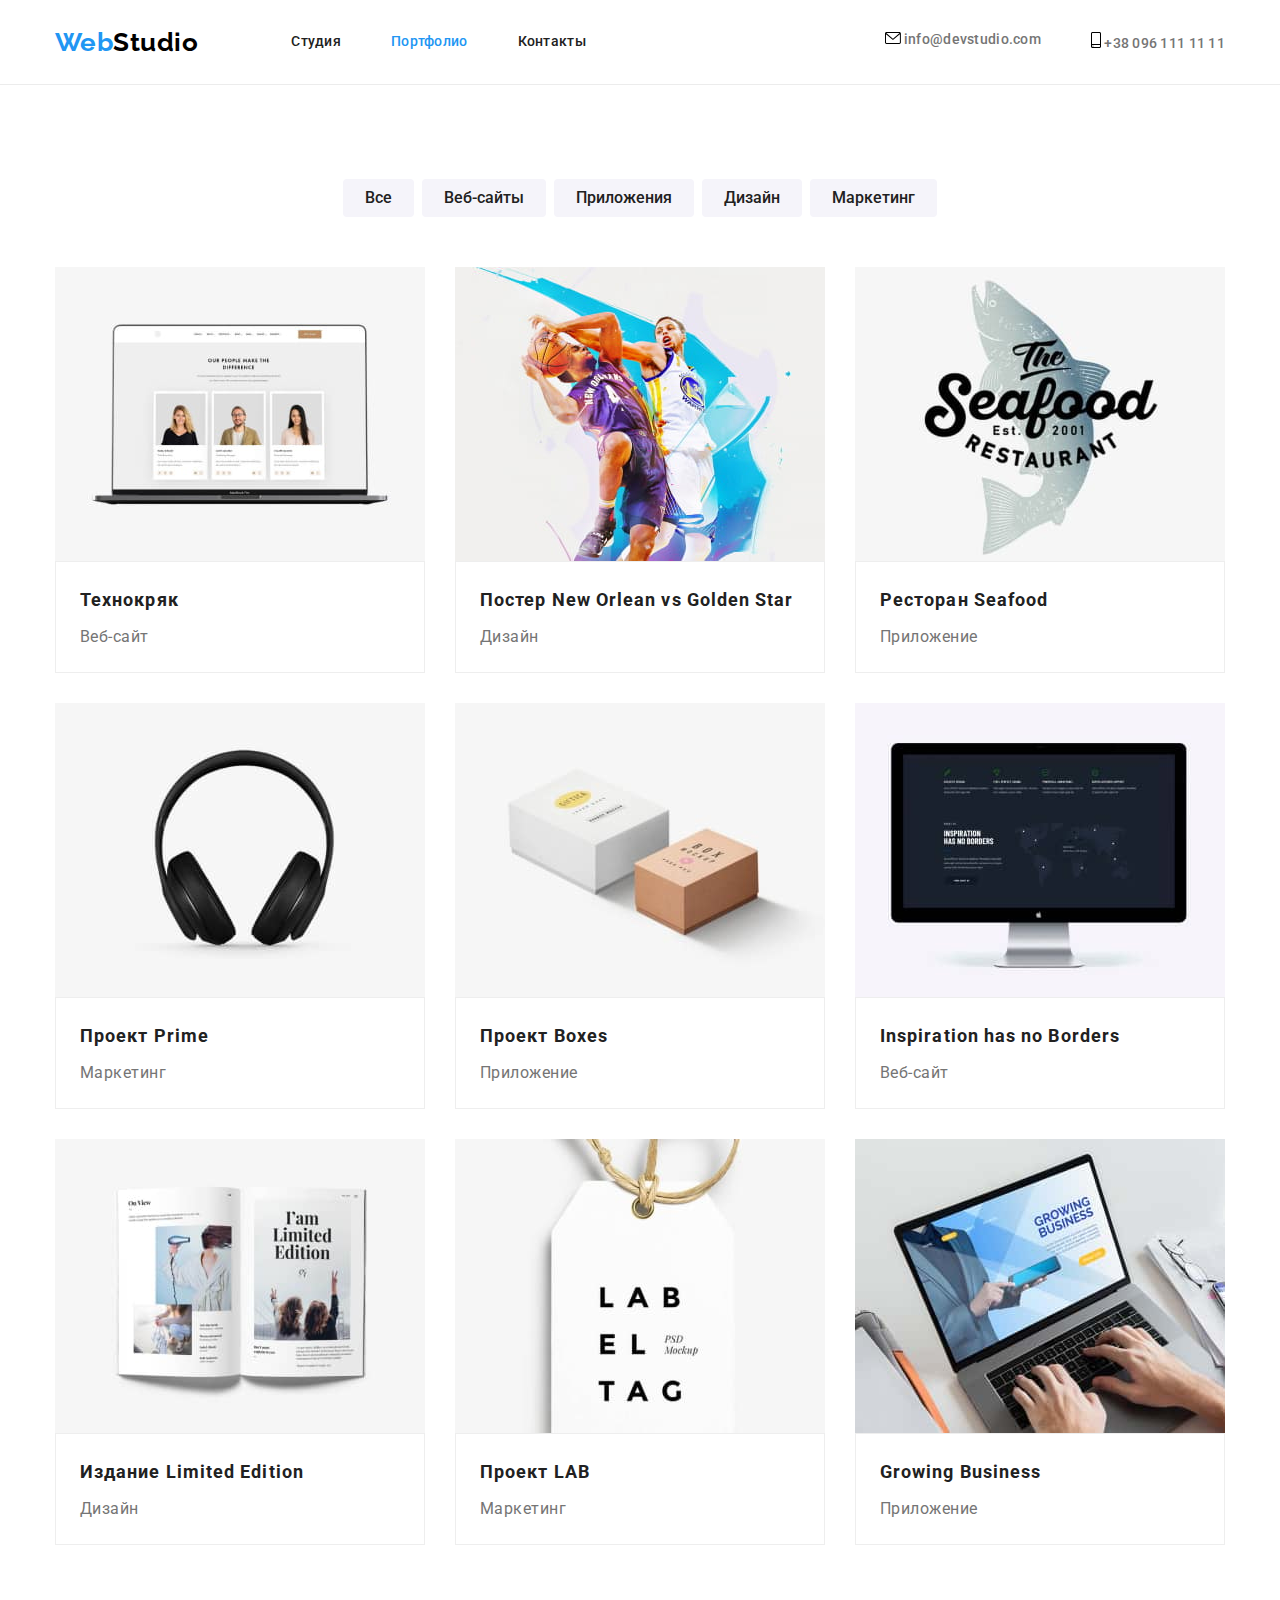
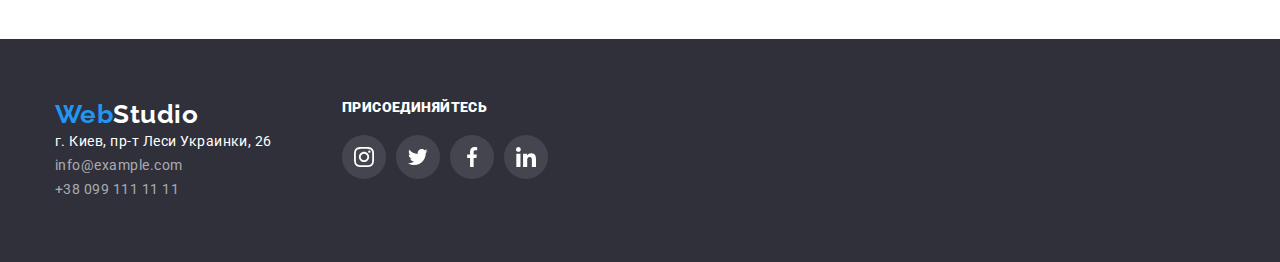
==== portfolio.html @ 38226642 "Добавлен футер" ====
<!DOCTYPE html>
<html lang="ru">
  <head>
    <meta charset="UTF-8" />
    <meta http-equiv="X-UA-Compatible" content="IE=edge" />
    <meta name="viewport" content="width=device-width, initial-scale=1.0" />
    <title>Портфолио</title>
    <link
      href="https://fonts.googleapis.com/css2?family=Raleway:wght@700&family=Roboto:wght@400;500;700;900&display=swap"
      rel="stylesheet"
    />
    <link
      rel="stylesheet"
      href="https://cdnjs.cloudflare.com/ajax/libs/modern-normalize/1.1.0/modern-normalize.min.css"
    />

    <link rel="stylesheet" href="./css/styles.css" />
  </head>
  <body>
    <!-- Шапка сайта -->
    <header class="page-header">
      <div class="container header-wrap">
        <nav class="wrapper">
          <a href="./index.html" class="header-logo link"><span class="accent">Web</span>Studio</a>

          <ul class="site-nav list">
            <li class="item"><a href="./index.html" class="site-nav-link">Студия</a></li>
            <li class="item">
              <a href="./portfolio.html" class="site-nav-link current">Портфолио</a>
            </li>
            <li class="item"><a href="" class="site-nav-link">Контакты</a></li>
          </ul>
        </nav>

        <ul class="contact list">
          <li class="item">
            <a href="mailto:info@devstudio.com" class="contact-link"
              ><svg class="contact-icon" width="16" height="12px">
                <use href="./images/sprite.svg#icon-mail"></use>
              </svg>
              info@devstudio.com</a
            >
          </li>
          <li class="item">
            <a href="tel:+380961111111" class="contact-link"
              ><svg class="contact-icon" width="10" height="16">
                <use href="./images/sprite.svg#icon-telephone"></use>
              </svg>

              +38 096 111 11 11</a
            >
          </li>
        </ul>
      </div>
    </header>
    <!-- Примеры работ -->
    <main>
      <section class="section">
        <div class="container">
          <h1 class="visually-hidden">Примеры работ</h1>
          <ul class="filters-set list">
            <li class="item"><button type="button" class="filters-button">Все</button></li>
            <li class="item"><button type="button" class="filters-button">Веб-сайты</button></li>
            <li class="item"><button type="button" class="filters-button">Приложения</button></li>
            <li class="item"><button type="button" class="filters-button">Дизайн</button></li>
            <li class="item"><button type="button" class="filters-button">Маркетинг</button></li>
          </ul>

          <ul class="project-set list">
            <li class="item">
              <a class="project-link" href=""
                ><img
                  src="./images/pic1.jpg"
                  alt="проект на экране ноутбука"
                  width="370"
                  height="294"
                />
                <div class="project-container">
                  <h2 class="project-title">Технокряк</h2>
                  <p class="project-text">Веб-сайт</p>
                </div></a
              >
            </li>

            <li class="item">
              <a class="project-link" href=""
                ><img
                  src="./images/pic2.jpg"
                  alt="два парня играют в баскетбол"
                  width="370"
                  height="294"
                />
                <div class="project-container">
                  <h2 class="project-title">Постер New Orlean vs Golden Star</h2>
                  <p class="project-text">Дизайн</p>
                </div></a
              >
            </li>

            <li class="item">
              <a class="project-link" href=""
                ><img
                  src="./images/pic3.jpg"
                  alt="рыба на эмблемене ресторана"
                  width="370"
                  height="294"
                />
                <div class="project-container">
                  <h2 class="project-title">Ресторан Seafood</h2>
                  <p class="project-text">Приложение</p>
                </div></a
              >
            </li>

            <li class="item">
              <a class="project-link" href=""
                ><img
                  src="./images/pic4.jpg"
                  alt="черные наушники на белом фоне"
                  width="370"
                  height="294"
                />
                <div class="project-container">
                  <h2 class="project-title">Проект Prime</h2>
                  <p class="project-text">Маркетинг</p>
                </div></a
              >
            </li>

            <li class="item">
              <a class="project-link" href=""
                ><img src="./images/pic5.jpg" alt="две коробки" width="370" height="294" />
                <div class="project-container">
                  <h2 class="project-title">Проект Boxes</h2>
                  <p class="project-text">Приложение</p>
                </div></a
              >
            </li>

            <li class="item">
              <a class="project-link" href=""
                ><img src="./images/pic6.jpg" alt="монитор с проектом" width="370" height="294" />
                <div class="project-container">
                  <h2 class="project-title">Inspiration has no Borders</h2>
                  <p class="project-text">Веб-сайт</p>
                </div></a
              >
            </li>

            <li class="item">
              <a class="project-link" href=""
                ><img src="./images/pic7.jpg" alt="книга" width="370" height="294" />
                <div class="project-container">
                  <h2 class="project-title">Издание Limited Edition</h2>
                  <p class="project-text">Дизайн</p>
                </div></a
              >
            </li>

            <li class="item">
              <a class="project-link" href=""
                ><img
                  src="./images/pic8.jpg"
                  alt="белый шильдик на верёвочке"
                  width="370"
                  height="294"
                />
                <div class="project-container">
                  <h2 class="project-title">Проект LAB</h2>
                  <p class="project-text">Маркетинг</p>
                </div></a
              >
            </li>

            <li class="item">
              <a class="project-link" href=""
                ><img
                  src="./images/pic9.jpg"
                  alt="человек печатающий за ноутбутом"
                  width="370"
                  height="294"
                />
                <div class="project-container">
                  <h2 class="project-title">Growing Business</h2>
                  <p class="project-text">Приложение</p>
                </div></a
              >
            </li>
          </ul>
        </div>
      </section>
    </main>

    <!-- Футер -->
    <footer class="page-footer">
      <div class="container footer-wrapper">
        <div class="main-footer">
          <a class="footer-logo" href="/"><span class="accent">Web</span>Studio</a>
          <address>
            <ul class="footer list">
              <li>
                <a
                  class="footer-address"
                  href="https://goo.gl/maps/6Ztoc1X5po4UeEXY9"
                  target="_blank"
                  rel="noreferrer noopener"
                  >г. Киев, пр-т Леси Украинки, 26</a
                >
              </li>
              <li><a href="mailto:info@example.com" class="footer-link">info@example.com</a></li>
              <li><a href="tel:+380991111111" class="footer-link">+38 099 111 11 11</a></li>
            </ul>
          </address>
        </div>

        <div class="second-footer">
          <p class="second-footer-title"><b>присоединяйтесь</b></p>
          <ul class="second-footer-list list">
            <li class="second-footer-item">
              <a class="second-footer-link" href="">
                <svg class="second-footer-icon" width="20" height="20">
                  <use href="./images/sprite.svg#icon-instagram"></use>
                </svg>
              </a>
            </li>

            <li class="second-footer-item">
              <a class="second-footer-link" href="">
                <svg class="second-footer-icon" width="20" height="20">
                  <use href="./images/sprite.svg#icon-twitter"></use>
                </svg>
              </a>
            </li>

            <li class="second-footer-item">
              <a class="second-footer-link" href="">
                <svg class="second-footer-icon" width="20" height="20">
                  <use href="./images/sprite.svg#icon-facebook"></use>
                </svg>
              </a>
            </li>

            <li class="second-footer-item">
              <a class="second-footer-link" href="">
                <svg class="second-footer-icon" width="20" height="20">
                  <use href="./images/sprite.svg#icon-linkedin"></use>
                </svg>
              </a>
            </li>
          </ul>
        </div>
      </div>
    </footer>
  </body>
</html>
---- css/styles.css ----
/* Колір основного тексту #212121, 100% */
/* другорядний колір тексту #757575, 100% */
/* Білий колір #FFFFFF */
/* Акцент #2196F3; */

/* Кольори адреси в футері #FFFFFF;
rgba(255, 255, 255, 0.6);*/

/* другорядний колір фону background: #F5F4FA;
 */
/* Загальні стилі */
:root {
  --primary-text-color: #757575;
  --title-text-color: #212121;
  --accent: #2196f3;
  --primary-bg-color: #ffffff;
  --secondary-bg-color: #f5f4fa;
}

/* Фон та колір основного тексту */
body {
  color: var(--primary-text-color);
  font-family: Roboto, sans-serif;
  letter-spacing: 0.03em;
}

/* Прибираємо кільця в списку */
.list {
  list-style: none;
  padding: 0;
  margin: 0;
}

h1,
h2,
h3,
h4,
h5,
h6,
p {
  margin-top: 0;
  margin-bottom: 0;
}

img {
  display: block;
  max-width: 100%;
  height: auto;
}

/* CONTAINER */
.container {
  width: 1200px;
  margin: 0 auto;
  padding-left: 15px;
  padding-right: 15px;
}

/* Logo */
.page-header {
  border-bottom: 1px solid #ececec;
}

.wrapper {
  display: flex;
  align-items: center;
}

.header-wrap {
  display: flex;
  align-items: center;
}

.header-logo {
  display: block;
  padding-top: 25px;
  padding-bottom: 24px;
  margin-right: 93px;

  color: #000000;
  text-decoration: none;
  font-family: Raleway, sans-serif;
  font-weight: 700;
  font-size: 26px;
  line-height: 1.19;
}

.header-logo:hover,
.header-logo:focus {
  color: var(--accent);
}

.accent {
  color: var(--accent);
}

/* Навігація в шапці */
.site-nav {
  display: flex;
}

.site-nav .item:not(:last-child) {
  margin-right: 50px;
}

.site-nav-link {
  display: block;
  padding-top: 32px;
  padding-bottom: 32px;

  color: var(--title-text-color);
  text-decoration: none;
  font-weight: 500;
  font-size: 14px;
  line-height: 1.14;
  letter-spacing: 0.02em;
}

.site-nav-link:hover,
.site-nav-link:focus {
  color: var(--accent);
}

/* Підсвічування поточної сторінки */
.current {
  color: var(--accent);
}

.contact {
  display: flex;
  margin-left: auto;
}

/* Псевдокласс соседа - даётся только между соседом */
.contact .item + .item {
  margin-left: 50px;
}

.contact-link {
  display: block;
  padding-top: 32px;
  padding-bottom: 32px;

  color: var(--primary-text-color);
  text-decoration: none;
  font-weight: 500;
  font-size: 14px;
  line-height: 1.14;
  letter-spacing: 0.02em;
}

.contact-link:hover,
.contact-link:focus {
  color: var(--accent);
}

/* Стилі для index.html */
/* Hero */
.hero-title {
  color: var(--primary-bg-color);
  font-weight: 900;
  font-size: 44px;
  line-height: 1.36;
  letter-spacing: 0.06em;
  text-transform: uppercase;

  margin-bottom: 30px;
}

.hero-button {
  color: var(--primary-bg-color);
  background-color: var(--accent);
  cursor: pointer;
  border: transparent;
  border-radius: 4px;
  font-weight: 700;
  font-size: 16px;
  line-height: 1.87;
  letter-spacing: 0.06em;

  padding: 10px 32px;
}

.hero-button:hover {
  background-color: #188ce8;
  box-shadow: 0px 4px 4px rgba(0, 0, 0, 0.15);
}

/* центрируем через родительский элемент 
секциию hero(все элементы внутри приймут text-align:center)  */
.hero {
  text-align: center;
}
/* Features */
.section {
  padding-top: 94px;
  padding-bottom: 94px;
}

.features-list {
  display: flex;
  flex-wrap: wrap;
}

.features-list .item {
  width: 270px;
}

.features-list .item:not(:last-child) {
  margin-right: 30px;
}

.features-title {
  color: var(--title-text-color);
  font-weight: 700;
  font-size: 14px;
  line-height: 1.14;
  text-transform: uppercase;

  margin-bottom: 10px;
}

.features-text {
  font-size: 14px;
  line-height: 1.71;
}

/* Приклади та команда мають однакові параметри, 
section-title - універсальний клас для h2 */
.section-title {
  color: var(--title-text-color);
  font-weight: 700;
  font-size: 36px;
  line-height: 1.17;
  text-align: center;

  margin-bottom: 50px;
}

.example {
  padding-top: 0;
}

.example-list {
  display: flex;
  flex-wrap: wrap;
}

.example-list .item:not(:last-child) {
  margin-right: 30px;
}

.team {
  background-color: var(--secondary-bg-color);
}

.team-title {
  color: var(--title-text-color);
  font-weight: 500;
  font-size: 16px;
  line-height: 1.19;
}

.team-text {
  font-size: 16px;
  line-height: 1.19;
  margin-top: 10px;
  margin-bottom: 16px;
}

.team-list {
  display: flex;
  flex-wrap: wrap;
  margin-left: -30px;
  /* flex-wrap: wrap;
  margin-right: -30px; */
}

.team-set {
  width: 270px;
}

.team-set {
  flex-basis: calc(100% / 4 - 30px);
  margin-left: 30px;
}

.socials-link {
  width: 44px;
  height: 44px;
  display: flex;
  align-items: center;
  justify-content: center;
  border-radius: 50% #fff;
  background-color: #fff;
}

.socials-list {
  display: flex;
  justify-content: center;
}

.socials-item:not(last-child) {
  margin-right: 10px;
}

.socials-link {
  fill: #afb1b8;
}

.socials-link:hover,
.socials-link:focus {
  background-color: var(--accent);
  border-radius: 50%;
}

.socials-link:hover .socials-icon,
.socials-link:focus .socials-icon {
  fill: #ffffff;
}

/* Футер */
.footer-logo {
  color: var(--primary-bg-color);
  font-family: Raleway;
  font-weight: 700;
  font-size: 26px;
  line-height: 1.19;
  text-decoration: none;
}

.footer-logo:hover,
.footer-logo:focus {
  color: var(--accent);
}

.footer-contact {
  margin-top: 20px;
}

.footer-item:not(:last-child) {
  margin-bottom: 9px;
}
/* Стилі для Portfolio.html */
/* Button */

.visually-hidden {
  position: absolute;
  width: 1px;
  height: 1px;
  margin: -1px;
  border: 0;
  padding: 0;
  white-space: nowrap;
  clip-path: inset(100%);
  clip: rect(0 0 0 0);
  overflow: hidden;
}

.filters-set {
  display: flex;
  justify-content: center;
  margin-bottom: 50px;
}

.filters-button {
  display: block;
  color: var(--title-text-color);
  background-color: var(--secondary-bg-color);
  cursor: pointer;
  border: transparent;
  border-radius: 4px;
  font-weight: 500;
  font-size: 16px;
  line-height: 1.62;

  padding: 6px 22px;
}

.filters-button:hover,
.filters-button:focus {
  color: var(--primary-bg-color);
  background-color: var(--accent);
  box-shadow: 0px 3px 1px rgba(0, 0, 0, 0.1), 0px 1px 2px rgba(0, 0, 0, 0.08),
    0px 2px 2px rgba(0, 0, 0, 0.12);
}

.filters-set .item:not(:last-child) {
  margin-right: 8px;
}
/* project-set */
.project-set {
  display: flex;
  flex-wrap: wrap;

  margin-top: -30px;
  margin-left: -30px;
}

.project-set > .item {
  flex-basis: calc(100% / 3 - 30px);
  margin-left: 30px;
  margin-top: 30px;
}

.project-container {
  padding-left: 24px;
  padding-right: 24px;
  padding-top: 20px;
  padding-bottom: 20px;
  background-color: var(--primary-bg-color);
  border: 1px solid #eeeeee;
}

.team-container {
  padding-top: 30px;
  padding-bottom: 30px;
  background-color: var(--primary-bg-color);
  box-shadow: 0px 1px 3px rgba(0, 0, 0, 0.12), 0px 1px 1px rgba(0, 0, 0, 0.14),
    0px 2px 1px rgba(0, 0, 0, 0.2);
  border-radius: 0px 0px 4px 4px;
  text-align: center;
}

.project-link {
  text-decoration: none;
}
.project-title {
  color: var(--title-text-color);
  font-weight: 700;
  font-size: 18px;
  line-height: 2;
  letter-spacing: 0.06em;
  /* margin-top: 20px; */
  margin-bottom: 4px;
  /* margin-left: 24px; */
}

.project-text {
  color: var(--primary-text-color);
  font-size: 16px;
  line-height: 1.88;
  /* margin-bottom: 20px;
  margin-left: 24px; */
}

/* Footer address */
.page-footer {
  background-color: #2f303a;
  padding-top: 60px;
  padding-bottom: 60px;
}

.footer-address {
  text-decoration: none;
  color: var(--primary-bg-color);
  font-style: normal;
  font-size: 14px;
  line-height: 1.71;
  display: block;
}
.footer-address:hover,
.footer-address:focus {
  color: var(--accent);
}

.footer-link {
  text-decoration: none;
  color: rgba(255, 255, 255, 0.6);
  font-style: normal;
  font-size: 14px;
  line-height: 1.71;
}

.footer-link:hover,
.footer-link:focus {
  color: var(--accent);
}

/* Колір секції в index.html */
.hero {
  padding-top: 200px;
  padding-bottom: 200px;

  max-width: 1600px;
  height: 600px;
  margin-left: auto;
  margin-right: auto;
  background-image: linear-gradient(to right, rgba(47, 48, 58, 0.4), rgba(47, 48, 58, 0.4)),
    url(../images/background.jpg);
  background-position: center;
  background-repeat: no-repeat;
  background-size: cover;
  background-color: #2f303a;
}

/* Секція Features картки через before(без ховера) */

.features-list .item::before {
  display: block;
  content: '';
  height: 120px;
  background-color: #f5f4fa;
  background-size: 70px;
  background-repeat: no-repeat;
  background-position: center;
  margin-bottom: 30px;
}

.icon-satellite::before {
  background-image: url(../images/features/antenna.svg);
}

.icon-clock::before {
  background-image: url(../images/features/clock.svg);
}

.icon-laptop::before {
  background-image: url(../images/features/diagram.svg);
}

.icon-astronaut::before {
  background-image: url(../images/features/astronaut.svg);
}

.works {
  background-color: #f5f4fa;
}

/* Кнопки в футері */

.footer-wrapper {
  display: flex;
}

.second-footer-title {
  color: var(--primary-bg-color);
  font-style: normal;
  font-weight: bold;
  font-size: 14px;
  line-height: 16px;
  letter-spacing: 0.03em;
  text-transform: uppercase;
}

.second-footer-link {
  fill: var(--primary-bg-color);
}

.second-footer-list {
  display: flex;
  justify-content: center;
  margin-top: 20px;
}

.second-footer-link {
  width: 44px;
  height: 44px;
  display: flex;
  align-items: center;
  justify-content: center;
  border-radius: 50%;
  background: rgba(255, 255, 255, 0.1);
}

.second-footer-item:hover,
.second-footer-item:focus {
  background-color: var(--accent);
  border-radius: 50%;
}

.second-footer-item:not(last-child) {
  margin-right: 10px;
}

.main-footer {
  margin-right: 70px;
}
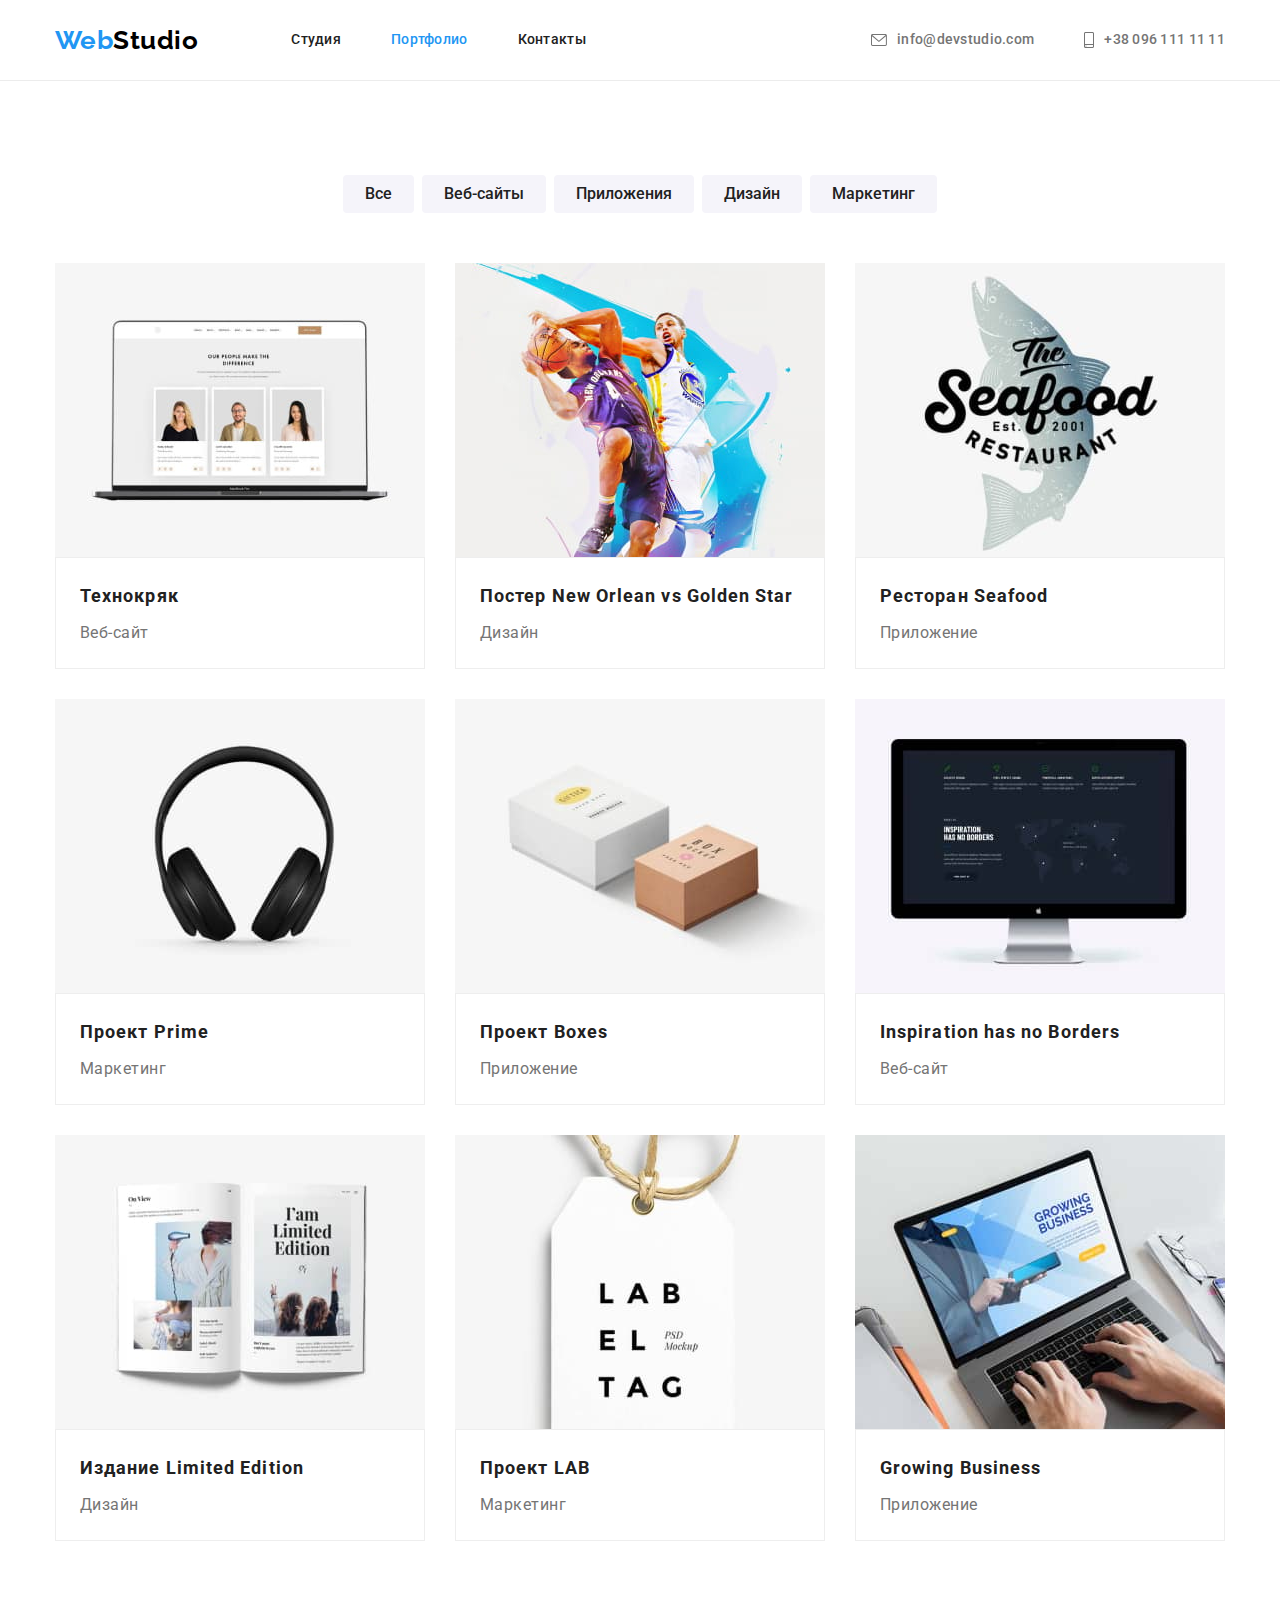
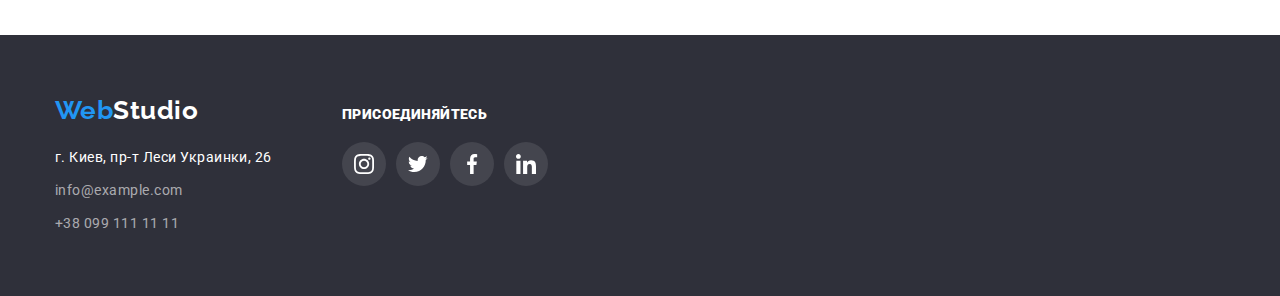
==== commit 8f029302: "Правки по футеру" ====
--- a/portfolio.html
+++ b/portfolio.html
@@ -196,7 +196,7 @@
       <div class="container footer-wrapper">
         <div class="main-footer">
           <a class="footer-logo" href="/"><span class="accent">Web</span>Studio</a>
-          <address>
+          <address class="footer-main-contacts">
             <ul class="footer list">
               <li>
                 <a
@@ -207,8 +207,12 @@
                   >г. Киев, пр-т Леси Украинки, 26</a
                 >
               </li>
-              <li><a href="mailto:info@example.com" class="footer-link">info@example.com</a></li>
-              <li><a href="tel:+380991111111" class="footer-link">+38 099 111 11 11</a></li>
+              <li class="footer-item">
+                <a href="mailto:info@example.com" class="footer-link">info@example.com</a>
+              </li>
+              <li class="footer-item">
+                <a href="tel:+380991111111" class="footer-link">+38 099 111 11 11</a>
+              </li>
             </ul>
           </address>
         </div>
--- a/css/styles.css
+++ b/css/styles.css
@@ -137,7 +137,7 @@
 }
 
 .contact-link {
-  display: block;
+  display: flex;
   padding-top: 32px;
   padding-bottom: 32px;
 
@@ -147,11 +147,17 @@
   font-size: 14px;
   line-height: 1.14;
   letter-spacing: 0.02em;
+  align-items: center;
 }
 
 .contact-link:hover,
 .contact-link:focus {
   color: var(--accent);
+}
+
+.contact-icon {
+  margin-right: 10px;
+  fill: currentColor;
 }
 
 /* Стилі для index.html */
@@ -199,7 +205,7 @@
 
 .features-list {
   display: flex;
-  flex-wrap: wrap;
+  justify-content: center;
 }
 
 .features-list .item {
@@ -208,6 +214,14 @@
 
 .features-list .item:not(:last-child) {
   margin-right: 30px;
+}
+
+.features-icon-wrap {
+  display: flex;
+  justify-content: center;
+  padding: 25px 100px;
+  margin-bottom: 30px;
+  background-color: var(--secondary-bg-color);
 }
 
 .features-title {
@@ -291,8 +305,8 @@
   display: flex;
   align-items: center;
   justify-content: center;
-  border-radius: 50% #fff;
-  background-color: #fff;
+  border-radius: 50%;
+  background-color: var(--primary-bg-color);
 }
 
 .socials-list {
@@ -300,7 +314,7 @@
   justify-content: center;
 }
 
-.socials-item:not(last-child) {
+.socials-item:not(:last-child) {
   margin-right: 10px;
 }
 
@@ -318,6 +332,8 @@
 .socials-link:focus .socials-icon {
   fill: #ffffff;
 }
+
+/* section-title */
 
 /* Футер */
 .footer-logo {
@@ -334,12 +350,8 @@
   color: var(--accent);
 }
 
-.footer-contact {
-  margin-top: 20px;
-}
-
-.footer-item:not(:last-child) {
-  margin-bottom: 9px;
+.footer-item:not(:first-child) {
+  margin-top: 9px;
 }
 /* Стилі для Portfolio.html */
 /* Button */
@@ -403,6 +415,12 @@
   margin-top: 30px;
 }
 
+.project-set .item:hover,
+.project-set .item:focus {
+  box-shadow: 0px 1px 1px rgba(0, 0, 0, 0.12), 0px 4px 4px rgba(0, 0, 0, 0.06),
+    1px 4px 6px rgba(0, 0, 0, 0.16);
+}
+
 .project-container {
   padding-left: 24px;
   padding-right: 24px;
@@ -431,9 +449,7 @@
   font-size: 18px;
   line-height: 2;
   letter-spacing: 0.06em;
-  /* margin-top: 20px; */
   margin-bottom: 4px;
-  /* margin-left: 24px; */
 }
 
 .project-text {
@@ -475,6 +491,10 @@
 .footer-link:hover,
 .footer-link:focus {
   color: var(--accent);
+}
+
+.footer-main-contacts {
+  margin-top: 20px;
 }
 
 /* Колір секції в index.html */
@@ -496,7 +516,7 @@
 
 /* Секція Features картки через before(без ховера) */
 
-.features-list .item::before {
+/* .features-list .item::before {
   display: block;
   content: '';
   height: 120px;
@@ -505,32 +525,53 @@
   background-repeat: no-repeat;
   background-position: center;
   margin-bottom: 30px;
-}
-
-.icon-satellite::before {
-  background-image: url(../images/features/antenna.svg);
-}
-
-.icon-clock::before {
-  background-image: url(../images/features/clock.svg);
-}
-
-.icon-laptop::before {
-  background-image: url(../images/features/diagram.svg);
-}
-
-.icon-astronaut::before {
-  background-image: url(../images/features/astronaut.svg);
-}
+} */
 
 .works {
   background-color: #f5f4fa;
 }
 
+/* Clients */
+
+.clients-list {
+  display: flex;
+  /* fill: rgba(175, 177, 184, 1); */
+}
+.clients-item {
+  width: 170px;
+  height: 92px;
+}
+
+.clients-item:not(:last-child) {
+  margin-right: 30px;
+}
+
+.clients-link {
+  display: flex;
+  justify-content: center;
+  align-items: center;
+  width: 100%;
+  height: 100%;
+  fill: #afb1b8;
+  border: 1px solid #afb1b8;
+  border-radius: 4px;
+}
+
+.clients-link:hover .clients-icon,
+.clients-link:focus .clients-icon {
+  fill: var(--accent);
+}
+
+.clients-link:hover,
+.clients-link:focus {
+  border: var(--accent) 1px solid;
+}
+
 /* Кнопки в футері */
 
 .footer-wrapper {
   display: flex;
+  align-items: baseline;
 }
 
 .second-footer-title {
